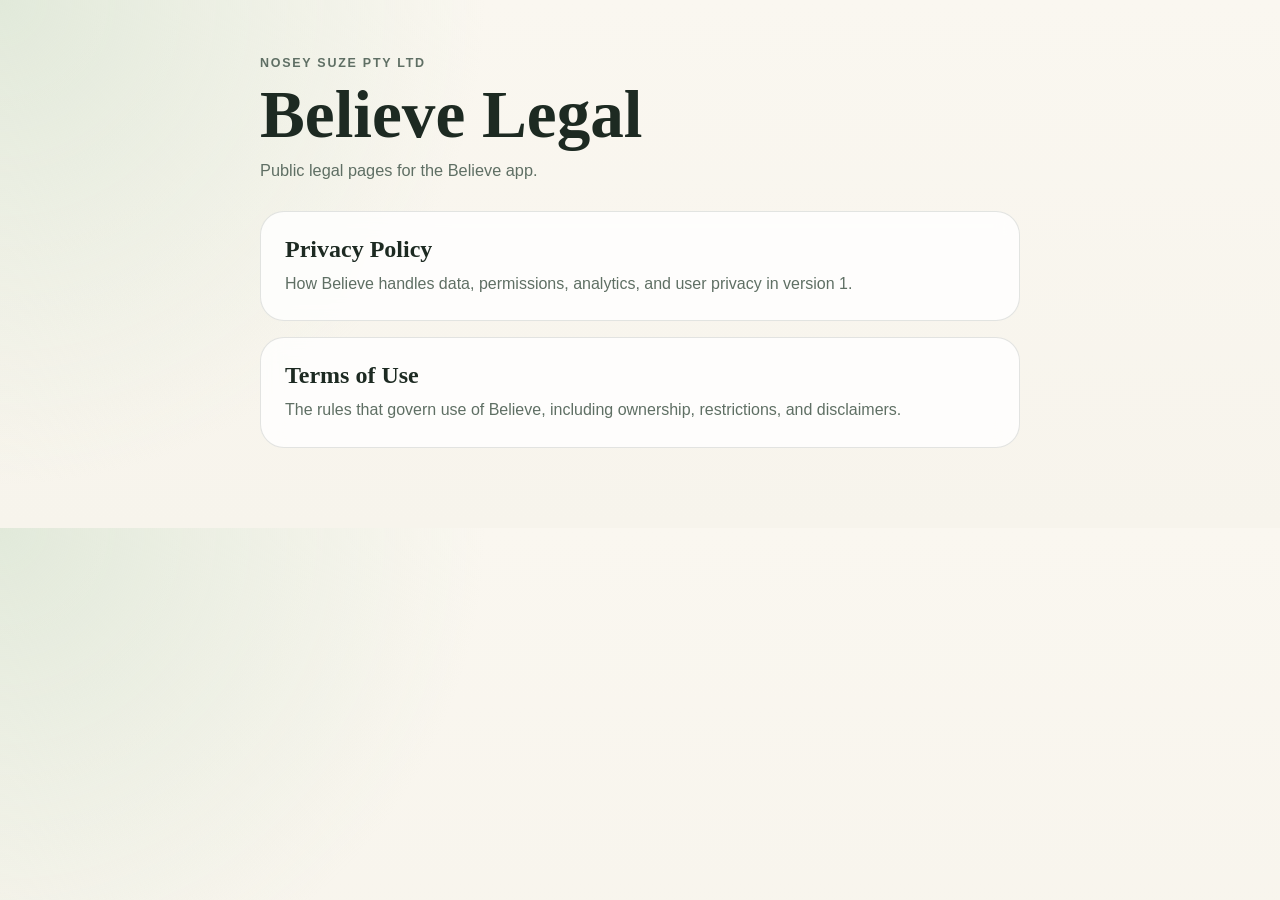
==== index.html @ 1aaf6a3e "Add Believe legal site" ====
<!DOCTYPE html>
<html lang="en">
<head>
  <meta charset="utf-8">
  <meta name="viewport" content="width=device-width, initial-scale=1">
  <title>Believe Legal</title>
  <link rel="stylesheet" href="styles.css">
</head>
<body>
  <main class="container">
    <p class="eyebrow">Nosey Suze Pty Ltd</p>
    <h1>Believe Legal</h1>
    <p class="lead">Public legal pages for the Believe app.</p>

    <div class="card-grid">
      <a class="card" href="privacy-policy.html">
        <h2>Privacy Policy</h2>
        <p>How Believe handles data, permissions, analytics, and user privacy in version 1.</p>
      </a>

      <a class="card" href="terms-of-use.html">
        <h2>Terms of Use</h2>
        <p>The rules that govern use of Believe, including ownership, restrictions, and disclaimers.</p>
      </a>
    </div>
  </main>
</body>
</html>
---- styles.css ----
:root {
  color-scheme: light;
  --bg: #f7f4ec;
  --surface: rgba(255, 255, 255, 0.8);
  --text: #1d2a22;
  --muted: #5f6f64;
  --line: rgba(29, 42, 34, 0.12);
  --accent: #567c63;
  --accent-soft: #dfe8d8;
}

* {
  box-sizing: border-box;
}

body {
  margin: 0;
  font-family: Georgia, "Times New Roman", serif;
  background:
    radial-gradient(circle at top left, rgba(223, 232, 216, 0.9), transparent 35%),
    linear-gradient(180deg, #faf7f0 0%, var(--bg) 100%);
  color: var(--text);
}

a {
  color: var(--accent);
}

.container {
  width: min(760px, calc(100% - 32px));
  margin: 0 auto;
  padding: 56px 0 80px;
}

.eyebrow {
  margin: 0 0 12px;
  font: 600 0.78rem/1.2 -apple-system, BlinkMacSystemFont, "Segoe UI", sans-serif;
  letter-spacing: 0.14em;
  text-transform: uppercase;
  color: var(--muted);
}

h1 {
  margin: 0 0 10px;
  font-size: clamp(2.4rem, 6vw, 4.2rem);
  line-height: 0.95;
  font-weight: 600;
}

.lead,
.updated {
  margin: 0 0 28px;
  color: var(--muted);
  font: 400 1.02rem/1.6 -apple-system, BlinkMacSystemFont, "Segoe UI", sans-serif;
}

.card-grid {
  display: grid;
  gap: 16px;
  margin-top: 28px;
}

.card {
  display: block;
  padding: 24px;
  border: 1px solid var(--line);
  border-radius: 24px;
  background: var(--surface);
  text-decoration: none;
  color: inherit;
  backdrop-filter: blur(10px);
}

.card h2 {
  margin: 0 0 8px;
  font-size: 1.5rem;
}

.card p {
  margin: 0;
  color: var(--muted);
  font: 400 1rem/1.6 -apple-system, BlinkMacSystemFont, "Segoe UI", sans-serif;
}

.legal section {
  margin-top: 28px;
  padding-top: 24px;
  border-top: 1px solid var(--line);
}

.legal h2 {
  margin: 0 0 10px;
  font-size: 1.45rem;
}

.legal p,
.legal li {
  color: var(--text);
  font: 400 1rem/1.75 -apple-system, BlinkMacSystemFont, "Segoe UI", sans-serif;
}

.legal ul {
  padding-left: 22px;
}
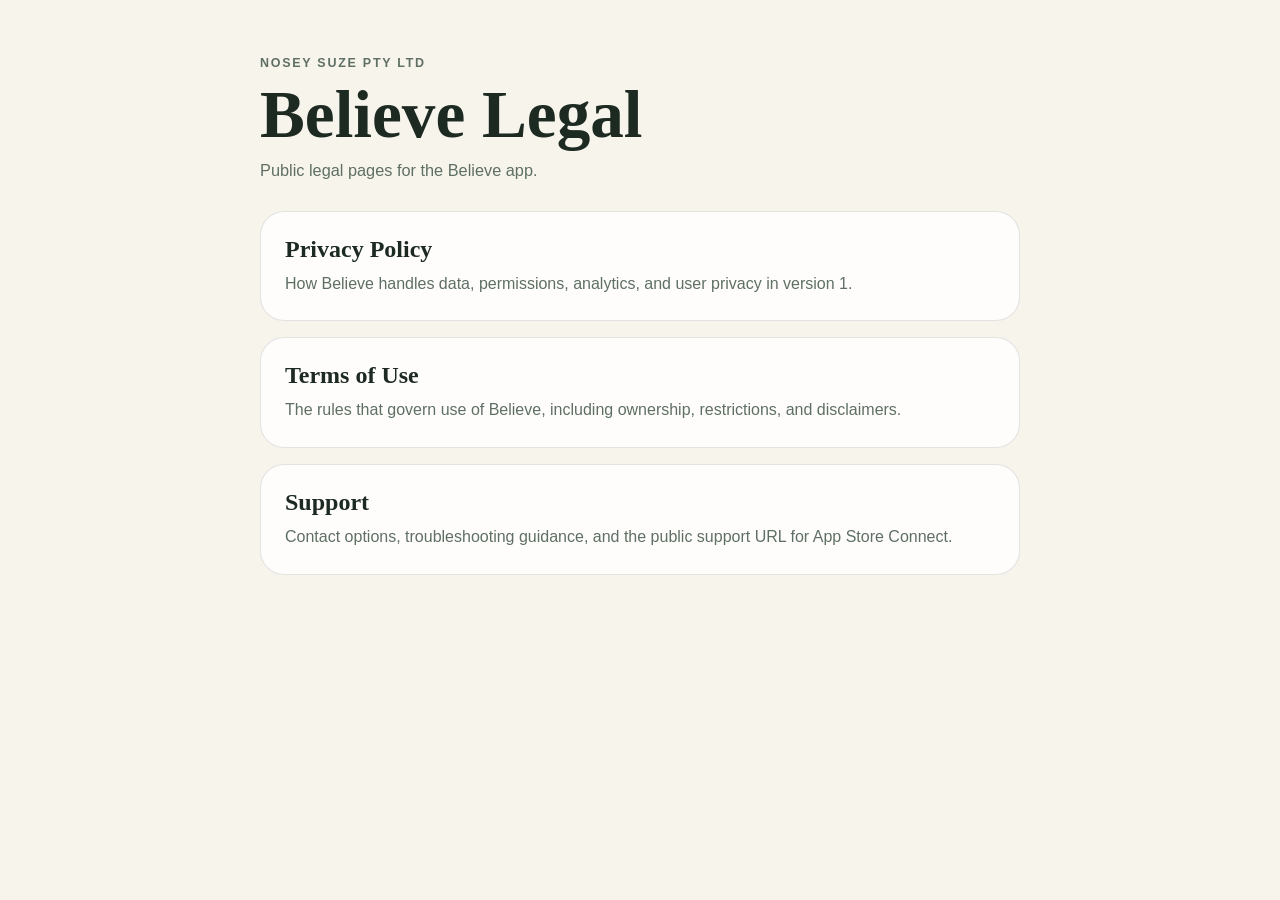
==== commit f1a25e6a: "Publish support page for Believe legal site" ====
--- a/index.html
+++ b/index.html
@@ -22,6 +22,11 @@
         <h2>Terms of Use</h2>
         <p>The rules that govern use of Believe, including ownership, restrictions, and disclaimers.</p>
       </a>
+
+      <a class="card" href="support.html">
+        <h2>Support</h2>
+        <p>Contact options, troubleshooting guidance, and the public support URL for App Store Connect.</p>
+      </a>
     </div>
   </main>
 </body>
--- a/styles.css
+++ b/styles.css
@@ -16,9 +16,7 @@
 body {
   margin: 0;
   font-family: Georgia, "Times New Roman", serif;
-  background:
-    radial-gradient(circle at top left, rgba(223, 232, 216, 0.9), transparent 35%),
-    linear-gradient(180deg, #faf7f0 0%, var(--bg) 100%);
+  background: var(--bg);
   color: var(--text);
 }
 
